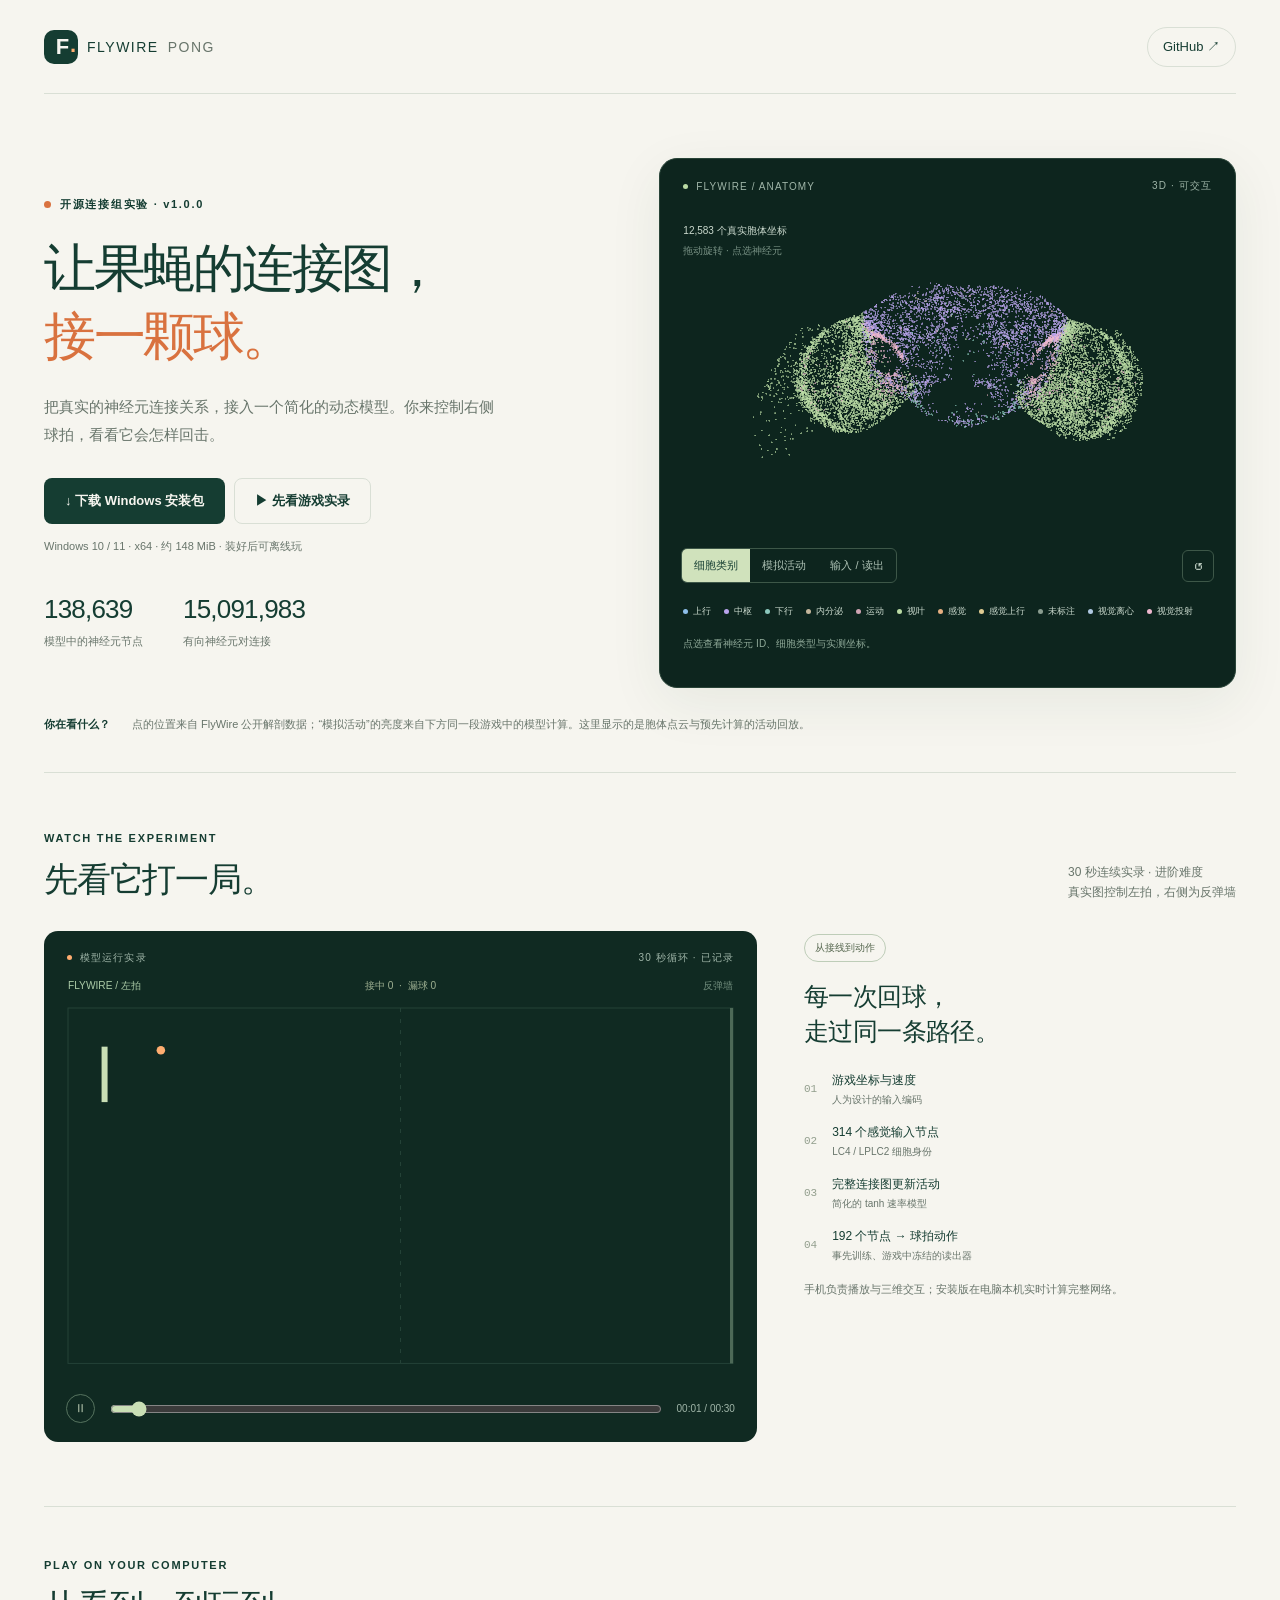
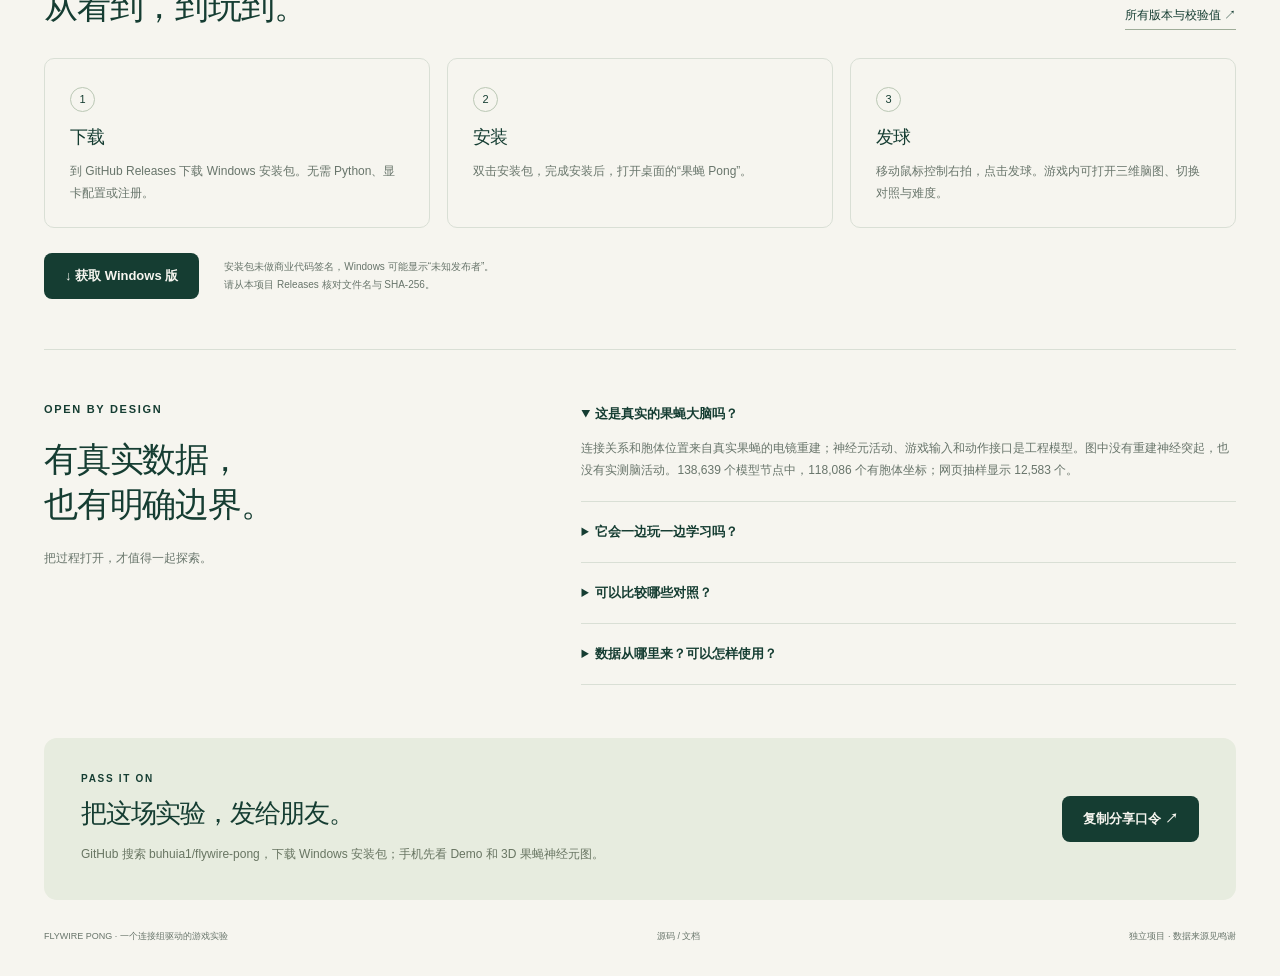
==== docs/index.html @ 5926b9b6 "Release FlyWire Pong with offline Windows installer support and mobile demo" ====
<!doctype html>
<html lang="zh-CN">
<head>
  <meta charset="utf-8"><meta name="viewport" content="width=device-width,initial-scale=1">
  <meta name="theme-color" content="#153d32">
  <title>FlyWire Pong · 把果蝇连接图接入一场游戏</title>
  <meta name="description" content="138,639 个神经元、15,091,983 条连接。手机看游戏实录与可旋转的真实胞体坐标，Windows 一键安装，离线挑战连接组驱动的球拍。">
  <meta property="og:title" content="FlyWire Pong · 和果蝇连接图打一局">
  <meta property="og:description" content="手机看 3D 神经元示意与游戏实录；Windows 下载即玩。一个透明、可复现的连接组游戏实验。">
  <meta property="og:image" content="https://buhuia1.github.io/flywire-pong/assets/social-preview.png">
  <meta property="og:url" content="https://buhuia1.github.io/flywire-pong/">
  <link rel="icon" href="icon.svg" type="image/svg+xml"><link rel="stylesheet" href="style.css">
</head>
<body>
<header class="nav wrap"><a class="brand" href="#"><span class="brand-mark">F<span>·</span></span> FLYWIRE <b>PONG</b></a><a class="github" href="https://github.com/buhuia1/flywire-pong" target="_blank" rel="noopener">GitHub ↗</a></header>
<main>
<section class="hero wrap">
  <div class="intro"><p class="eyebrow"><span></span> 开源连接组实验 · v1.0.0</p><h1>让果蝇的连接图，<br><em>接一颗球。</em></h1><p class="lede">把真实的神经元连接关系，接入一个简化的动态模型。你来控制右侧球拍，看看它会怎样回击。</p>
    <div class="actions"><a class="button primary download" href="https://github.com/buhuia1/flywire-pong/releases/latest/download/FlyWire-Pong-Setup-1.0.0-Windows-x64.exe">↓ 下载 Windows 安装包</a><a class="button light" href="#replay">▶ 先看游戏实录</a></div>
    <p class="small">Windows 10 / 11 · x64 · 约 148 MiB · 装好后可离线玩</p>
    <div class="metrics"><div><strong>138,639</strong><span>模型中的神经元节点</span></div><div><strong>15,091,983</strong><span>有向神经元对连接</span></div></div>
  </div>
  <div class="atlas-card" id="anatomy"><div class="panel-top"><span><i class="status-dot"></i> FLYWIRE / ANATOMY</span><span>3D · 可交互</span></div>
    <canvas id="brain" aria-label="可拖动旋转的果蝇神经元胞体点云；抽样显示 12,583 个实测位置" tabindex="0"></canvas>
    <div class="atlas-overlay"><span>12,583 个真实胞体坐标</span><small>拖动旋转 · 点选神经元</small></div>
    <div class="atlas-tools"><div class="segmented" role="group" aria-label="神经元着色方式"><button data-color="class" aria-pressed="true">细胞类别</button><button data-color="activity" aria-pressed="false">模拟活动</button><button data-color="ports" aria-pressed="false">输入 / 读出</button></div><button id="reset-view" class="icon-button" aria-label="重置三维视角">↺</button></div>
    <div id="legend" class="legend"></div><p id="selection" class="selection" aria-live="polite">正在读取实测胞体坐标…</p>
  </div>
</section>
<section class="caption wrap"><span class="caption-label">你在看什么？</span><p>点的位置来自 FlyWire 公开解剖数据；“模拟活动”的亮度来自下方同一段游戏中的模型计算。这里显示的是胞体点云与预先计算的活动回放。</p></section>
<section class="replay-section wrap" id="replay"><div class="section-heading"><div><p class="eyebrow">WATCH THE EXPERIMENT</p><h2>先看它打一局。</h2></div><p>30 秒连续实录 · 进阶难度<br>真实图控制左拍，右侧为反弹墙</p></div>
  <div class="replay-layout"><div class="game-card"><div class="panel-top"><span><i class="status-dot orange"></i> 模型运行实录</span><span id="replay-status">加载中…</span></div><canvas id="pong" aria-label="果蝇连接图控制左侧球拍的 Pong 游戏实录"></canvas><div class="playback"><button id="play" class="play-button" aria-label="暂停实录">Ⅱ</button><input id="timeline" type="range" min="0" max="29.95" step="0.05" value="0" aria-label="实录播放进度"><span id="timestamp">00:00 / 00:30</span></div></div>
  <div class="replay-note"><span class="pill">从接线到动作</span><h3>每一次回球，<br>走过同一条路径。</h3><ol class="pipeline"><li><b>01</b><span>游戏坐标与速度<small>人为设计的输入编码</small></span></li><li><b>02</b><span>314 个感觉输入节点<small>LC4 / LPLC2 细胞身份</small></span></li><li><b>03</b><span>完整连接图更新活动<small>简化的 tanh 速率模型</small></span></li><li><b>04</b><span>192 个节点 → 球拍动作<small>事先训练、游戏中冻结的读出器</small></span></li></ol><p class="muted">手机负责播放与三维交互；安装版在电脑本机实时计算完整网络。</p></div></div>
</section>
<section class="install wrap" id="install"><div class="section-heading"><div><p class="eyebrow">PLAY ON YOUR COMPUTER</p><h2>从看到，到玩到。</h2></div><a class="text-link" href="https://github.com/buhuia1/flywire-pong/releases/latest" target="_blank" rel="noopener">所有版本与校验值 ↗</a></div>
  <div class="steps"><article><span>1</span><h3>下载</h3><p>到 GitHub Releases 下载 Windows 安装包。无需 Python、显卡配置或注册。</p></article><article><span>2</span><h3>安装</h3><p>双击安装包，完成安装后，打开桌面的“果蝇 Pong”。</p></article><article><span>3</span><h3>发球</h3><p>移动鼠标控制右拍，点击发球。游戏内可打开三维脑图、切换对照与难度。</p></article></div>
  <div class="download-row"><a class="button primary download" href="https://github.com/buhuia1/flywire-pong/releases/latest/download/FlyWire-Pong-Setup-1.0.0-Windows-x64.exe">↓ 获取 Windows 版</a><p>安装包未做商业代码签名，Windows 可能显示“未知发布者”。<br>请从本项目 Releases 核对文件名与 SHA-256。</p></div>
</section>
<section class="context wrap"><div><p class="eyebrow">OPEN BY DESIGN</p><h2>有真实数据，<br>也有明确边界。</h2><p>把过程打开，才值得一起探索。</p></div><div class="details"><details open><summary>这是真实的果蝇大脑吗？</summary><p>连接关系和胞体位置来自真实果蝇的电镜重建；神经元活动、游戏输入和动作接口是工程模型。图中没有重建神经突起，也没有实测脑活动。138,639 个模型节点中，118,086 个有胞体坐标；网页抽样显示 12,583 个。</p></details><details><summary>它会一边玩一边学习吗？</summary><p>当前版本只在离线阶段，用跟球规则的示范训练外部线性读出器。玩游戏时，连接图与读出器都保持冻结。这个演示不等同于活体学习、意识实验或 DishBrain 湿实验复现。</p></details><details><summary>可以比较哪些对照？</summary><p>安装版包含真实连接图、人工重连图、直接读取游戏状态、随机读出、断连、关闭输入、随机动作、规则跟球与手动控制。当前基准没有证明真实果蝇拓扑优于所有简单对照。源码中保留训练方法、逐条件结果和验证记录。</p></details><details><summary>数据从哪里来？可以怎样使用？</summary><p>连接数据来自 Shiu 等人的 FlyWire v783 整理版本；坐标与注释来自 flywire_annotations。原创代码使用 MIT 许可；FlyWire 数据及其衍生图示按 CC BY-NC 4.0 供非商业研究与教育使用。</p><a href="https://github.com/buhuia1/flywire-pong/blob/main/THIRD_PARTY.md" target="_blank" rel="noopener">查看来源、论文与完整说明 ↗</a></details></div></section>
<section class="share wrap"><div><p class="eyebrow">PASS IT ON</p><h2>把这场实验，发给朋友。</h2><p id="share-text">GitHub 搜索 buhuia1/flywire-pong，下载 Windows 安装包；手机先看 Demo 和 3D 果蝇神经元图。</p></div><button class="button primary" id="share">复制分享口令 ↗</button><span id="copy-status" role="status"></span></section>
</main>
<footer class="wrap"><span>FLYWIRE PONG · 一个连接组驱动的游戏实验</span><a href="https://github.com/buhuia1/flywire-pong">源码 / 文档</a><span>独立项目 · 数据来源见鸣谢</span></footer>
<noscript><p class="wrap">开启 JavaScript 即可查看游戏实录与三维点云。Windows 安装包链接可直接使用。</p></noscript>
<script src="site.js"></script>
</body></html>
---- docs/style.css ----
@charset "UTF-8";
:root{--paper:#f6f5ef;--ink:#153d32;--muted:#68756b;--line:#d9dfd5;--orange:#d9723f;--dark:#0d251e;--mint:#c9dfb5}
*{box-sizing:border-box}html{scroll-behavior:smooth;scroll-padding-top:28px}body{margin:0;background:var(--paper);color:var(--ink);font-family:Inter,"Segoe UI","PingFang SC","Microsoft YaHei",sans-serif;-webkit-font-smoothing:antialiased}a{color:inherit;text-decoration:none}button,input{font:inherit}button,a,input{touch-action:manipulation}button,a{ -webkit-tap-highlight-color:transparent}button{cursor:pointer}button:focus-visible,a:focus-visible,input:focus-visible,canvas:focus-visible{outline:3px solid var(--orange);outline-offset:4px}.wrap{width:min(1240px,calc(100% - 88px));margin-inline:auto}.nav{height:94px;display:flex;align-items:center;justify-content:space-between;border-bottom:1px solid var(--line)}.brand{display:flex;align-items:center;gap:9px;letter-spacing:1.5px;font-size:14px}.brand b{font-weight:400;color:var(--muted)}.brand-mark{background:var(--ink);color:var(--paper);height:34px;width:34px;display:grid;place-content:center;border-radius:10px;font-size:22px;letter-spacing:-3px;position:relative;font-weight:700}.brand-mark span{position:absolute;right:5px;bottom:0;color:#ffad70}.github{font-size:13px;border:1px solid var(--line);padding:10px 15px;border-radius:99px}.hero{display:grid;grid-template-columns:1fr 1.02fr;gap:50px;align-items:center;padding-top:64px}.eyebrow{font-size:11px;font-weight:650;letter-spacing:1.7px;margin:0 0 22px;display:flex;align-items:center;gap:9px}.eyebrow>span{width:7px;height:7px;background:var(--orange);border-radius:50%}h1{font-weight:580;letter-spacing:-2.5px;font-size:clamp(34px,4.1vw,56px);line-height:1.28;margin:0 0 24px}h1 em{font-style:normal;color:var(--orange)}.lede{max-width:450px;font-size:15px;line-height:1.9;color:var(--muted);margin-bottom:28px}.actions{display:flex;gap:9px;flex-wrap:wrap}.button{min-height:46px;padding:13px 20px;display:inline-flex;justify-content:center;align-items:center;border-radius:8px;font-size:13px;font-weight:600;border:1px solid transparent;transition:background .18s,transform .18s}.button:hover{transform:translateY(-2px)}.primary{background:var(--ink);color:var(--paper)}.primary:hover{background:#285748}.light{border-color:var(--line);background:transparent;color:var(--ink)}.small{font-size:11px;color:var(--muted);line-height:1.7;margin:13px 0 0}.metrics{display:flex;gap:40px;margin-top:38px}.metrics div{display:flex;flex-direction:column;gap:9px}.metrics strong{font-size:26px;font-weight:500;font-variant-numeric:tabular-nums;letter-spacing:-.8px}.metrics span{font-size:11px;color:var(--muted)}.atlas-card{position:relative;background:var(--dark);color:#cbdace;border:1px solid #294438;border-radius:18px;overflow:hidden;box-shadow:0 15px 55px #23422b12}.panel-top{display:flex;justify-content:space-between;align-items:center;padding:20px 23px 0;font-size:10px;letter-spacing:1.1px;color:#9fb5a8;gap:10px}.panel-top>span:first-child{display:flex;align-items:center;gap:8px}.status-dot{display:inline-block;width:5px;height:5px;border-radius:50%;background:#badba4}.status-dot.orange{background:#ffad70}#brain{width:100%;height:355px;display:block;touch-action:none;cursor:grab}#brain:active{cursor:grabbing}.atlas-overlay{position:absolute;top:65px;left:23px;display:flex;flex-direction:column;gap:6px;pointer-events:none;font-size:10px}.atlas-overlay small{color:#789184;font-size:10px}.atlas-tools{padding:0 21px;display:flex;align-items:center;justify-content:space-between;gap:8px}.segmented{display:flex;border:1px solid #3d5748;border-radius:6px;overflow:hidden}.segmented button{color:#aec2b5;background:none;border:none;padding:9px 12px;font-size:11px}.segmented button[aria-pressed=true]{background:#d0e2bc;color:#153d32}.icon-button{background:none;color:#cbdace;border:1px solid #3d5748;border-radius:6px;font-size:18px;width:32px;height:32px}.legend{display:flex;flex-wrap:wrap;gap:8px 13px;padding:14px 23px 0;font-size:9px;line-height:1.7;min-height:43px}.legend span{display:flex;align-items:center;gap:5px}.legend i{width:5px;height:5px;border-radius:50%}.selection{padding:0 23px;margin:10px 0 19px;font-size:10px;line-height:1.6;min-height:32px;color:#8fa998;overflow-wrap:anywhere}.caption{display:flex;gap:22px;padding:27px 0 37px;border-bottom:1px solid var(--line);align-items:start}.caption-label{flex-shrink:0;font-size:11px;padding-top:2px;font-weight:600}.caption p{margin:0;color:var(--muted);font-size:11px;line-height:1.8;max-width:920px}.section-heading{display:flex;justify-content:space-between;align-items:end;gap:30px;margin-bottom:28px}.section-heading .eyebrow{margin-bottom:13px}.section-heading p:not(.eyebrow){font-size:12px;line-height:1.7;color:var(--muted);margin:0}h2{font-size:34px;font-weight:550;letter-spacing:-1.2px;margin:0;line-height:1.35}.replay-section{padding:59px 0 64px}.replay-layout{display:grid;grid-template-columns:1.65fr 1fr;gap:47px}.game-card{background:#102a22;border-radius:14px;color:#cbdace;align-self:start;overflow:hidden}.game-card .panel-top{padding-top:20px}#pong{width:100%;height:auto;aspect-ratio:1.7;display:block}.playback{display:flex;align-items:center;gap:13px;padding:10px 22px 19px}.play-button{background:transparent;border:1px solid #56735f;border-radius:50%;color:#dae9ce;width:29px;height:29px;flex-shrink:0;font-size:11px}.playback input{width:100%;accent-color:#c9dfb5;cursor:pointer}.playback span{font-size:10px;white-space:nowrap;font-variant-numeric:tabular-nums;color:#9fb5a8}.pill{display:inline-block;border:1px solid #becdb8;border-radius:99px;padding:6px 10px;font-size:10px;color:#56674f}.replay-note{padding-top:3px}h3{font-size:25px;line-height:1.4;font-weight:550;letter-spacing:-.6px;margin:17px 0}.pipeline{padding:0;margin:23px 0 15px;list-style:none}.pipeline li{display:flex;align-items:center;gap:15px;margin-bottom:17px}.pipeline b{font-family:monospace;font-size:11px;color:#939f8e;font-weight:400}.pipeline span{font-size:12px}.pipeline small{display:block;margin-top:4px;color:var(--muted);font-size:10px}.muted{color:var(--muted);font-size:11px;line-height:1.8}.install{border-top:1px solid var(--line);padding-top:52px;padding-bottom:50px}.text-link{font-size:12px;border-bottom:1px solid #9fad99;padding-bottom:5px}.steps{display:grid;grid-template-columns:repeat(3,1fr);gap:17px}.steps article{position:relative;padding:28px 25px 22px;border:1px solid var(--line);border-radius:10px}.steps article>span{display:grid;place-content:center;width:25px;height:25px;border:1px solid #bbc8b5;border-radius:50%;font-size:11px}.steps h3{font-size:18px;margin:13px 0 10px}.steps p{font-size:12px;line-height:1.85;color:var(--muted);margin:0}.download-row{display:flex;align-items:center;gap:25px;margin-top:25px}.download-row p{font-size:10px;line-height:1.8;color:var(--muted);margin:0}.context{display:grid;grid-template-columns:1fr 1.4fr;gap:70px;border-top:1px solid var(--line);padding:53px 0}.context>div>p:last-child{font-size:12px;color:var(--muted);margin-top:22px}.details details{border-bottom:1px solid var(--line);padding:19px 0}.details details:first-child{padding-top:0}.details summary{font-size:13px;font-weight:600;cursor:pointer;line-height:1.7}.details p{font-size:12px;line-height:1.9;color:var(--muted);margin-bottom:0}.details a{font-size:11px;text-decoration:underline;display:inline-block;margin-top:12px}.share{background:#e7ecdf;border-radius:13px;padding:35px 37px;display:flex;align-items:center;justify-content:space-between;gap:25px;position:relative}.share h2{font-size:26px}.share .eyebrow{font-size:10px;margin-bottom:12px}.share p:last-child{font-size:12px;line-height:1.8;max-width:650px;color:#687562;margin-bottom:0}.share .button{flex-shrink:0}#copy-status{position:absolute;bottom:10px;right:38px;font-size:10px;color:var(--ink)}footer{display:flex;justify-content:space-between;align-items:center;gap:16px;padding:30px 0 33px;font-size:9px;color:var(--muted)}
@media(min-width:1500px){.hero{padding-top:75px}#brain{height:375px}}
@media(max-width:1050px){.wrap{width:calc(100% - 48px)}.hero{gap:26px}.actions{gap:8px}.button{padding-inline:14px}.metrics{gap:25px}.metrics strong{font-size:23px}.replay-layout{gap:30px}.context{gap:40px}.segmented button{padding-inline:10px}}
@media(max-width:760px){.wrap{width:calc(100% - 36px)}.nav{height:72px}.brand{font-size:11px}.github{padding:8px 12px;font-size:11px}.hero{grid-template-columns:1fr;padding-top:35px;gap:29px}.eyebrow{font-size:10px;letter-spacing:1.4px;margin-bottom:17px}h1{font-size:41px;letter-spacing:-2px;margin-bottom:18px}.lede{font-size:13px;line-height:1.85;max-width:460px;margin-bottom:21px}.button{font-size:12px;padding:13px 14px}.small{font-size:10px}.metrics{margin-top:25px;gap:35px}.metrics strong{font-size:24px}.metrics span{font-size:10px}.atlas-card{border-radius:13px}#brain{height:310px}.panel-top{padding:18px 18px 0;font-size:9px}.atlas-overlay{left:18px;top:58px}.atlas-tools{padding:0 16px}.legend{padding:12px 18px 0;gap:6px 11px}.selection{padding:0 18px;font-size:9px;min-height:28px;margin-bottom:15px}.caption{display:block;padding:19px 0 26px}.caption-label{display:block;margin-bottom:7px}.caption p{font-size:10px}.section-heading{align-items:start;gap:20px;margin-bottom:22px}.section-heading h2{font-size:29px}.section-heading p:not(.eyebrow){font-size:10px;max-width:145px;padding-top:25px}.replay-section{padding:34px 0 35px}.replay-layout{grid-template-columns:1fr;gap:27px}.playback{padding:8px 16px 15px}.replay-note{display:grid;grid-template-columns:1fr 1.5fr;column-gap:20px;align-items:start}.replay-note .pill{justify-self:start}.replay-note h3{grid-column:1;font-size:22px;grid-row:2;margin:0}.pipeline{grid-column:2;grid-row:1/4;margin:0}.pipeline li{gap:11px;margin-bottom:15px}.pipeline span{font-size:11px}.pipeline small{font-size:9px;line-height:1.5}.replay-note .muted{grid-column:1/-1;margin:0}.install{padding:33px 0}.install .section-heading{display:block}.text-link{display:inline-block;font-size:10px;margin-top:14px}.steps{grid-template-columns:1fr;gap:10px}.steps article{padding:18px 19px;display:grid;grid-template-columns:25px 1fr;column-gap:15px}.steps h3{margin:1px 0 7px;font-size:16px}.steps p{grid-column:2;font-size:11px}.download-row{display:block;margin-top:20px}.download-row p{margin-top:13px;font-size:9px}.context{grid-template-columns:1fr;gap:20px;padding:32px 0}.context h2{font-size:28px}.context>div>p:last-child{margin-top:12px}.details details{padding:15px 0}.details summary{font-size:12px}.details p{font-size:11px}.share{display:block;padding:27px 23px}.share h2{font-size:25px}.share .button{margin-top:21px}.share p:last-child{font-size:11px}.share #copy-status{right:23px;bottom:11px}footer{font-size:9px;flex-wrap:wrap;justify-content:start;gap:11px 20px;line-height:1.5;padding-top:22px}}
@media(max-width:760px){.replay-section .section-heading{display:block}.replay-section .section-heading p:not(.eyebrow){padding-top:11px;max-width:none}.replay-note{display:block}.replay-note h3{font-size:23px;margin:13px 0 22px}.replay-note h3 br{display:none}.pipeline{display:grid;grid-template-columns:1fr 1fr;gap:20px 12px}.pipeline li{margin:0;align-items:start}.pipeline b{padding-top:2px}.replay-note .muted{margin-top:18px}}
@media(prefers-reduced-motion:reduce){html{scroll-behavior:auto}*{transition:none!important}}
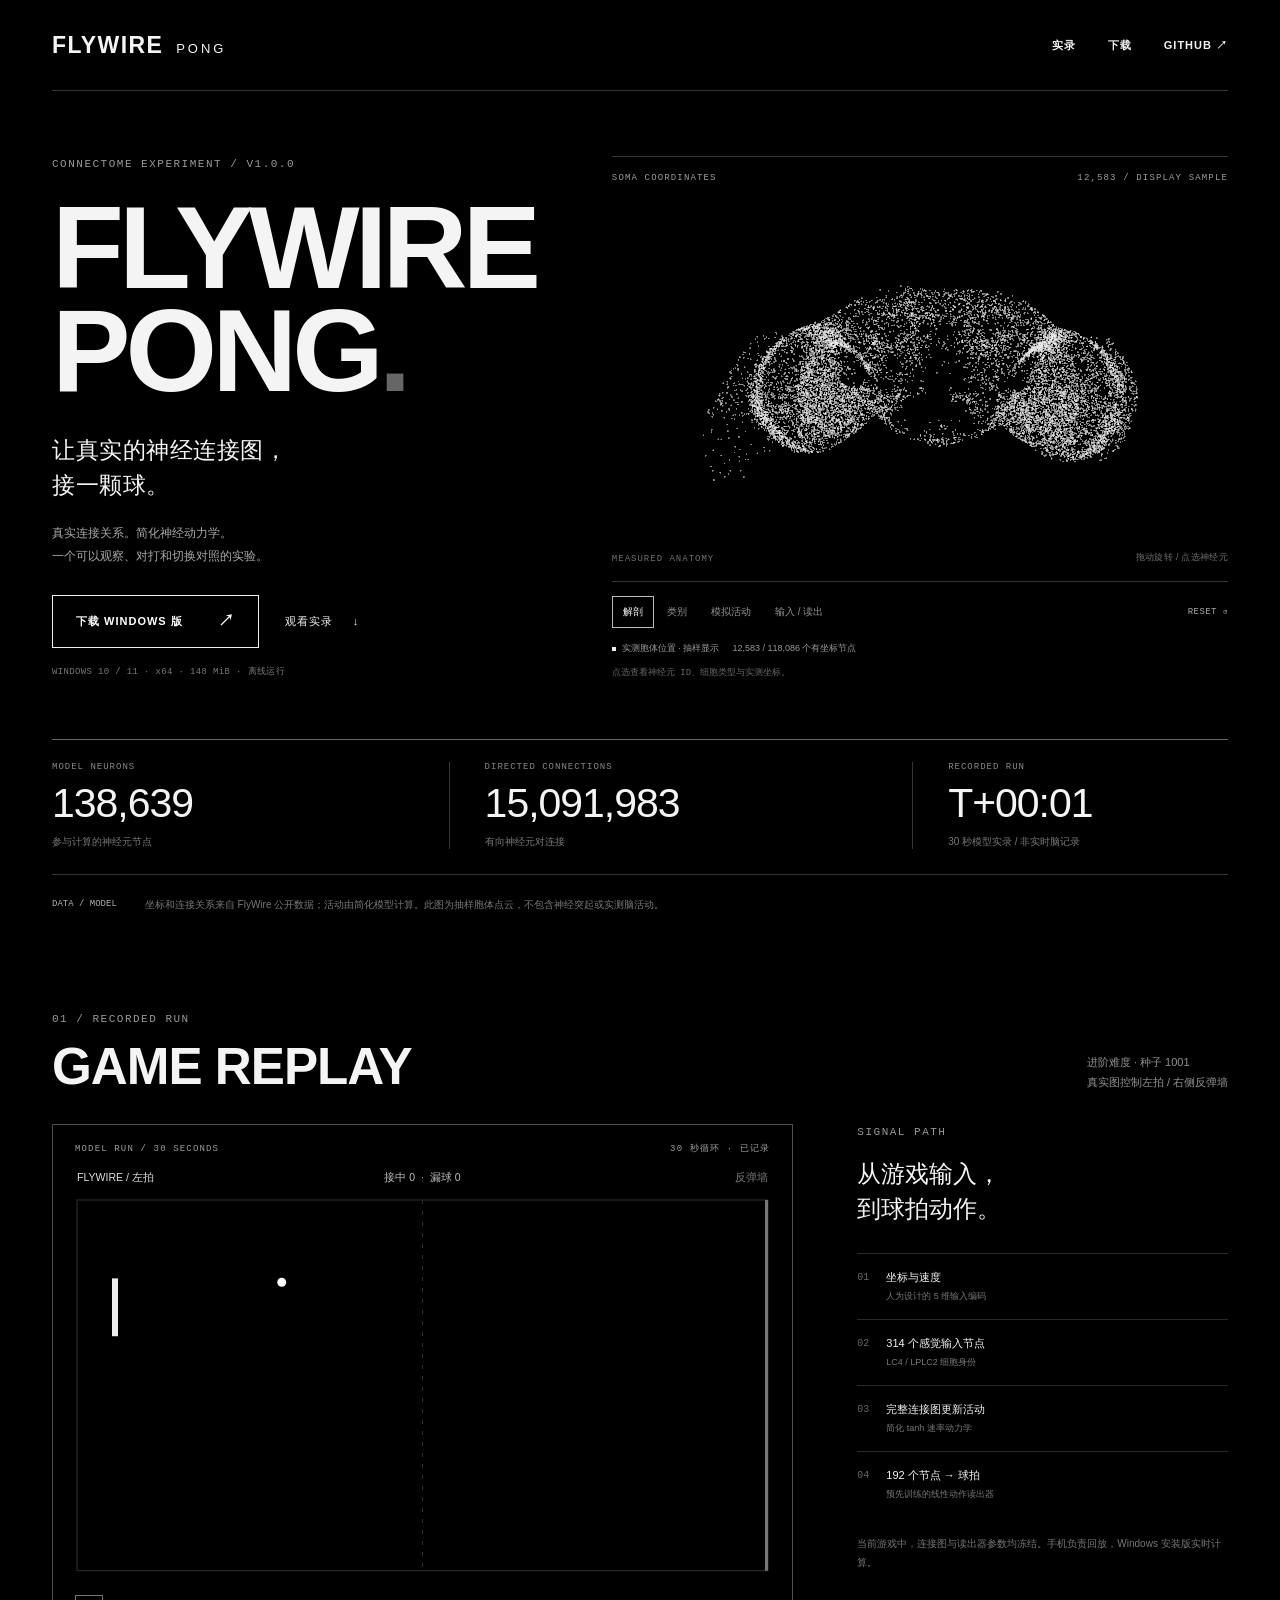
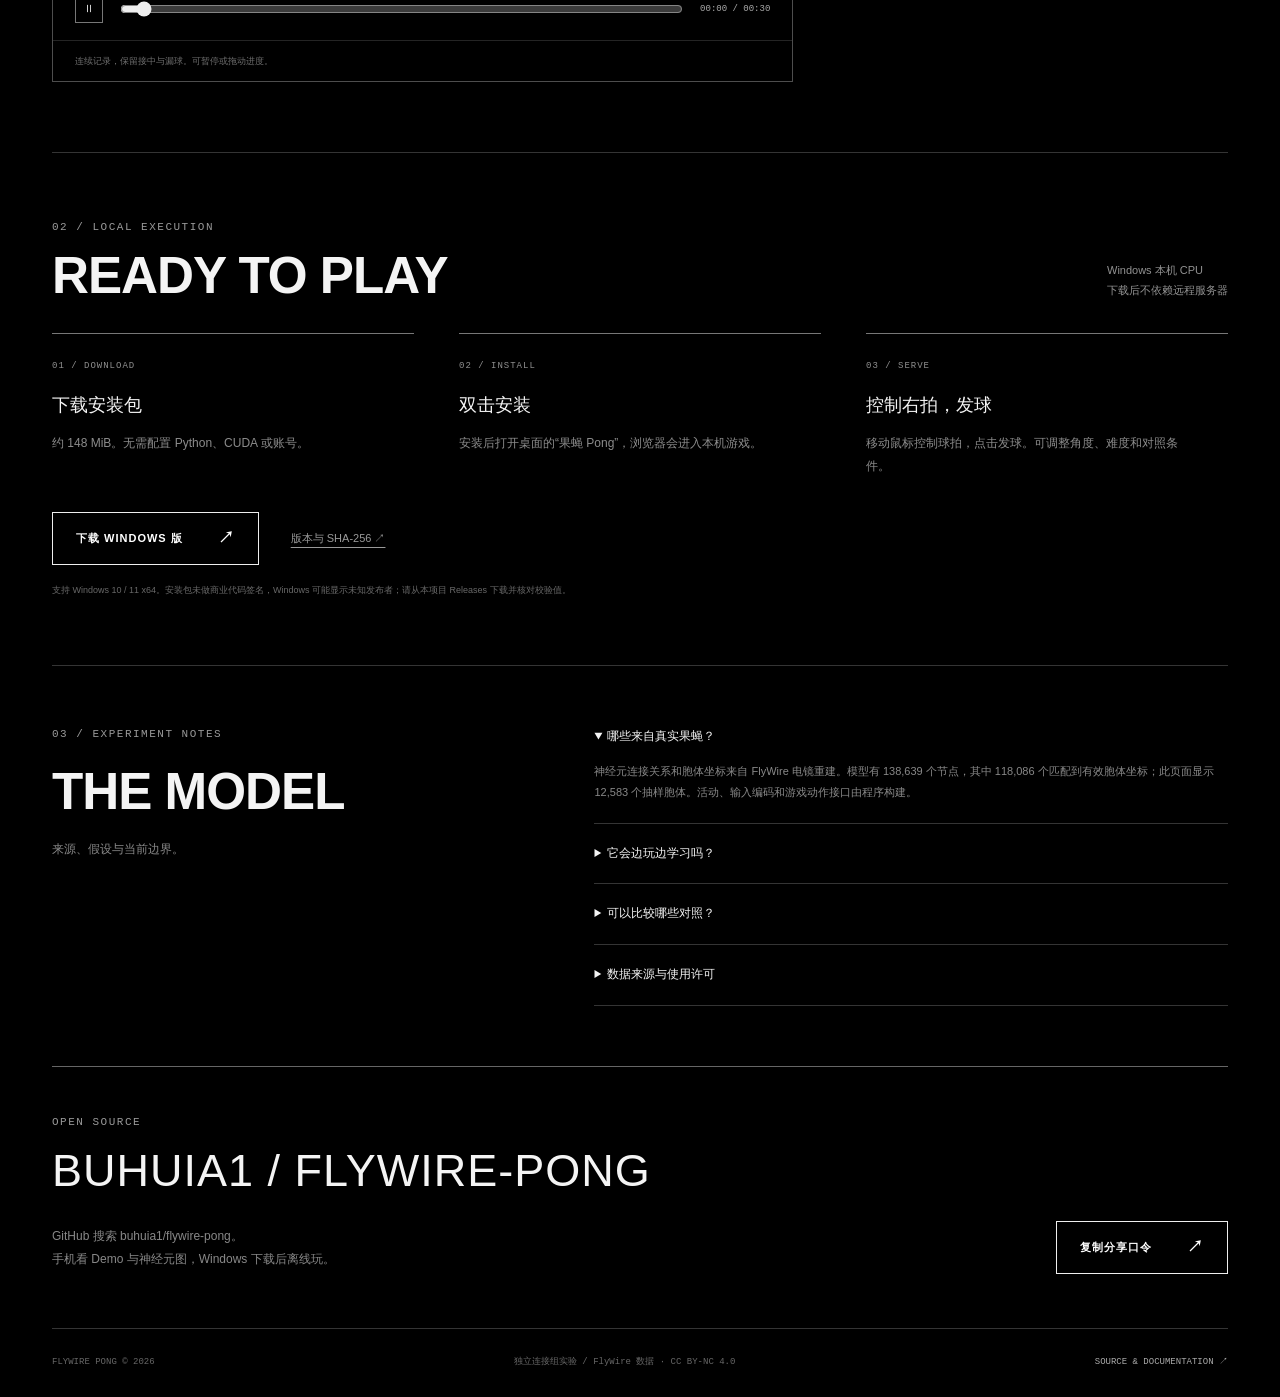
==== commit 595ad336: "Redesign public demo with monochrome launch presentation" ====
--- a/docs/index.html
+++ b/docs/index.html
@@ -1,45 +1,33 @@
 <!doctype html>
 <html lang="zh-CN">
 <head>
-  <meta charset="utf-8"><meta name="viewport" content="width=device-width,initial-scale=1">
-  <meta name="theme-color" content="#153d32">
-  <title>FlyWire Pong · 把果蝇连接图接入一场游戏</title>
-  <meta name="description" content="138,639 个神经元、15,091,983 条连接。手机看游戏实录与可旋转的真实胞体坐标，Windows 一键安装，离线挑战连接组驱动的球拍。">
-  <meta property="og:title" content="FlyWire Pong · 和果蝇连接图打一局">
-  <meta property="og:description" content="手机看 3D 神经元示意与游戏实录；Windows 下载即玩。一个透明、可复现的连接组游戏实验。">
-  <meta property="og:image" content="https://buhuia1.github.io/flywire-pong/assets/social-preview.png">
-  <meta property="og:url" content="https://buhuia1.github.io/flywire-pong/">
-  <link rel="icon" href="icon.svg" type="image/svg+xml"><link rel="stylesheet" href="style.css">
+<meta charset="utf-8"><meta name="viewport" content="width=device-width,initial-scale=1"><meta name="theme-color" content="#000000">
+<title>FLYWIRE PONG · 连接组游戏实验</title>
+<meta name="description" content="138,639 个神经元节点，15,091,983 条有向连接。手机观看真实模型实录、探索三维胞体坐标，Windows 下载后离线对打。">
+<meta property="og:title" content="FLYWIRE PONG · 让连接图接一颗球"><meta property="og:description" content="一个可以亲手玩的连接组实验。手机看 3D 神经元图与游戏实录，Windows 离线安装。">
+<meta property="og:image" content="https://buhuia1.github.io/flywire-pong/assets/social-preview.png?v=2"><meta property="og:url" content="https://buhuia1.github.io/flywire-pong/">
+<link rel="icon" href="icon.svg?v=2" type="image/svg+xml"><link rel="stylesheet" href="style.css?v=2">
 </head>
 <body>
-<header class="nav wrap"><a class="brand" href="#"><span class="brand-mark">F<span>·</span></span> FLYWIRE <b>PONG</b></a><a class="github" href="https://github.com/buhuia1/flywire-pong" target="_blank" rel="noopener">GitHub ↗</a></header>
+<header class="nav wrap"><a class="brand" href="#" aria-label="FLYWIRE PONG 首页">FLYWIRE<span>PONG</span></a><nav aria-label="主导航"><a href="#replay">实录</a><a href="#install">下载</a><a href="https://github.com/buhuia1/flywire-pong" target="_blank" rel="noopener">GITHUB ↗</a></nav></header>
 <main>
-<section class="hero wrap">
-  <div class="intro"><p class="eyebrow"><span></span> 开源连接组实验 · v1.0.0</p><h1>让果蝇的连接图，<br><em>接一颗球。</em></h1><p class="lede">把真实的神经元连接关系，接入一个简化的动态模型。你来控制右侧球拍，看看它会怎样回击。</p>
-    <div class="actions"><a class="button primary download" href="https://github.com/buhuia1/flywire-pong/releases/latest/download/FlyWire-Pong-Setup-1.0.0-Windows-x64.exe">↓ 下载 Windows 安装包</a><a class="button light" href="#replay">▶ 先看游戏实录</a></div>
-    <p class="small">Windows 10 / 11 · x64 · 约 148 MiB · 装好后可离线玩</p>
-    <div class="metrics"><div><strong>138,639</strong><span>模型中的神经元节点</span></div><div><strong>15,091,983</strong><span>有向神经元对连接</span></div></div>
-  </div>
-  <div class="atlas-card" id="anatomy"><div class="panel-top"><span><i class="status-dot"></i> FLYWIRE / ANATOMY</span><span>3D · 可交互</span></div>
-    <canvas id="brain" aria-label="可拖动旋转的果蝇神经元胞体点云；抽样显示 12,583 个实测位置" tabindex="0"></canvas>
-    <div class="atlas-overlay"><span>12,583 个真实胞体坐标</span><small>拖动旋转 · 点选神经元</small></div>
-    <div class="atlas-tools"><div class="segmented" role="group" aria-label="神经元着色方式"><button data-color="class" aria-pressed="true">细胞类别</button><button data-color="activity" aria-pressed="false">模拟活动</button><button data-color="ports" aria-pressed="false">输入 / 读出</button></div><button id="reset-view" class="icon-button" aria-label="重置三维视角">↺</button></div>
-    <div id="legend" class="legend"></div><p id="selection" class="selection" aria-live="polite">正在读取实测胞体坐标…</p>
-  </div>
+<section class="hero wrap" aria-labelledby="hero-title">
+ <div class="hero-copy"><p class="eyebrow">CONNECTOME EXPERIMENT / V1.0.0</p><h1 id="hero-title">FLYWIRE<br>PONG<span>.</span></h1><h2 class="hero-subtitle">让真实的神经连接图，<br>接一颗球。</h2><p class="hero-description">真实连接关系。简化神经动力学。<br>一个可以观察、对打和切换对照的实验。</p><div class="actions"><a class="button primary download" href="https://github.com/buhuia1/flywire-pong/releases/latest/download/FlyWire-Pong-Setup-1.0.0-Windows-x64.exe">下载 WINDOWS 版 <span>↗</span></a><a class="watch-link" href="#replay">观看实录 <span>↓</span></a></div><p class="requirements">WINDOWS 10 / 11 · x64 · 148 MiB · 离线运行</p></div>
+ <div class="atlas" id="anatomy"><div class="panel-top"><span>SOMA COORDINATES</span><span>12,583 / DISPLAY SAMPLE</span></div><div class="brain-stage"><canvas id="brain" aria-label="可拖动旋转的果蝇胞体点云，显示 12,583 个实测位置" tabindex="0"></canvas><span class="view-label">MEASURED ANATOMY</span><span class="drag-label">拖动旋转 / 点选神经元</span></div><div class="atlas-tools"><div class="segmented" role="group" aria-label="神经元着色方式"><button data-color="anatomy" aria-pressed="true">解剖</button><button data-color="class" aria-pressed="false">类别</button><button data-color="activity" aria-pressed="false">模拟活动</button><button data-color="ports" aria-pressed="false">输入 / 读出</button></div><button id="reset-view" class="reset-button" aria-label="重置三维视角">RESET ↺</button></div><div id="legend" class="legend"></div><p id="selection" class="selection" aria-live="polite">载入实测胞体坐标…</p></div>
+ <div class="telemetry"><div><span>MODEL NEURONS</span><strong>138,639</strong><small>参与计算的神经元节点</small></div><div><span>DIRECTED CONNECTIONS</span><strong>15,091,983</strong><small>有向神经元对连接</small></div><div class="time-metric"><span>RECORDED RUN</span><strong id="mission-clock">T+00:00</strong><small>30 秒模型实录 / 非实时脑记录</small></div></div>
 </section>
-<section class="caption wrap"><span class="caption-label">你在看什么？</span><p>点的位置来自 FlyWire 公开解剖数据；“模拟活动”的亮度来自下方同一段游戏中的模型计算。这里显示的是胞体点云与预先计算的活动回放。</p></section>
-<section class="replay-section wrap" id="replay"><div class="section-heading"><div><p class="eyebrow">WATCH THE EXPERIMENT</p><h2>先看它打一局。</h2></div><p>30 秒连续实录 · 进阶难度<br>真实图控制左拍，右侧为反弹墙</p></div>
-  <div class="replay-layout"><div class="game-card"><div class="panel-top"><span><i class="status-dot orange"></i> 模型运行实录</span><span id="replay-status">加载中…</span></div><canvas id="pong" aria-label="果蝇连接图控制左侧球拍的 Pong 游戏实录"></canvas><div class="playback"><button id="play" class="play-button" aria-label="暂停实录">Ⅱ</button><input id="timeline" type="range" min="0" max="29.95" step="0.05" value="0" aria-label="实录播放进度"><span id="timestamp">00:00 / 00:30</span></div></div>
-  <div class="replay-note"><span class="pill">从接线到动作</span><h3>每一次回球，<br>走过同一条路径。</h3><ol class="pipeline"><li><b>01</b><span>游戏坐标与速度<small>人为设计的输入编码</small></span></li><li><b>02</b><span>314 个感觉输入节点<small>LC4 / LPLC2 细胞身份</small></span></li><li><b>03</b><span>完整连接图更新活动<small>简化的 tanh 速率模型</small></span></li><li><b>04</b><span>192 个节点 → 球拍动作<small>事先训练、游戏中冻结的读出器</small></span></li></ol><p class="muted">手机负责播放与三维交互；安装版在电脑本机实时计算完整网络。</p></div></div>
+<div class="scope-line wrap"><span>DATA / MODEL</span><p>坐标和连接关系来自 FlyWire 公开数据；活动由简化模型计算。此图为抽样胞体点云，不包含神经突起或实测脑活动。</p></div>
+<section class="replay-section wrap" id="replay"><div class="section-heading"><div><p class="eyebrow">01 / RECORDED RUN</p><h2>GAME REPLAY</h2></div><p>进阶难度 · 种子 1001<br>真实图控制左拍 / 右侧反弹墙</p></div>
+ <div class="replay-layout"><div class="game-card"><div class="panel-top"><span>MODEL RUN / 30 SECONDS</span><span id="replay-status">载入实录…</span></div><canvas id="pong" aria-label="果蝇连接图控制左侧球拍的真实模型运行实录"></canvas><div class="playback"><button id="play" class="play-button" aria-label="暂停实录">Ⅱ</button><input id="timeline" type="range" min="0" max="29.95" step="0.05" value="0" aria-label="实录播放进度"><span id="timestamp">00:00 / 00:30</span></div><p class="record-caption">连续记录，保留接中与漏球。可暂停或拖动进度。</p></div>
+ <aside class="run-details"><p class="eyebrow">SIGNAL PATH</p><h3>从游戏输入，<br>到球拍动作。</h3><ol class="pipeline"><li><b>01</b><span>坐标与速度<small>人为设计的 5 维输入编码</small></span></li><li><b>02</b><span>314 个感觉输入节点<small>LC4 / LPLC2 细胞身份</small></span></li><li><b>03</b><span>完整连接图更新活动<small>简化 tanh 速率动力学</small></span></li><li><b>04</b><span>192 个节点 → 球拍<small>预先训练的线性动作读出器</small></span></li></ol><p class="technical-note">当前游戏中，连接图与读出器参数均冻结。手机负责回放，Windows 安装版实时计算。</p></aside></div>
 </section>
-<section class="install wrap" id="install"><div class="section-heading"><div><p class="eyebrow">PLAY ON YOUR COMPUTER</p><h2>从看到，到玩到。</h2></div><a class="text-link" href="https://github.com/buhuia1/flywire-pong/releases/latest" target="_blank" rel="noopener">所有版本与校验值 ↗</a></div>
-  <div class="steps"><article><span>1</span><h3>下载</h3><p>到 GitHub Releases 下载 Windows 安装包。无需 Python、显卡配置或注册。</p></article><article><span>2</span><h3>安装</h3><p>双击安装包，完成安装后，打开桌面的“果蝇 Pong”。</p></article><article><span>3</span><h3>发球</h3><p>移动鼠标控制右拍，点击发球。游戏内可打开三维脑图、切换对照与难度。</p></article></div>
-  <div class="download-row"><a class="button primary download" href="https://github.com/buhuia1/flywire-pong/releases/latest/download/FlyWire-Pong-Setup-1.0.0-Windows-x64.exe">↓ 获取 Windows 版</a><p>安装包未做商业代码签名，Windows 可能显示“未知发布者”。<br>请从本项目 Releases 核对文件名与 SHA-256。</p></div>
+<section class="install wrap" id="install"><div class="section-heading"><div><p class="eyebrow">02 / LOCAL EXECUTION</p><h2>READY TO PLAY</h2></div><p>Windows 本机 CPU<br>下载后不依赖远程服务器</p></div>
+ <div class="steps"><article><span>01 / DOWNLOAD</span><h3>下载安装包</h3><p>约 148 MiB。无需配置 Python、CUDA 或账号。</p></article><article><span>02 / INSTALL</span><h3>双击安装</h3><p>安装后打开桌面的“果蝇 Pong”，浏览器会进入本机游戏。</p></article><article><span>03 / SERVE</span><h3>控制右拍，发球</h3><p>移动鼠标控制球拍，点击发球。可调整角度、难度和对照条件。</p></article></div>
+ <div class="download-row"><a class="button primary download" href="https://github.com/buhuia1/flywire-pong/releases/latest/download/FlyWire-Pong-Setup-1.0.0-Windows-x64.exe">下载 WINDOWS 版 <span>↗</span></a><a class="text-link" href="https://github.com/buhuia1/flywire-pong/releases/latest" target="_blank" rel="noopener">版本与 SHA-256 ↗</a></div><p class="installer-note">支持 Windows 10 / 11 x64。安装包未做商业代码签名，Windows 可能显示未知发布者；请从本项目 Releases 下载并核对校验值。</p>
 </section>
-<section class="context wrap"><div><p class="eyebrow">OPEN BY DESIGN</p><h2>有真实数据，<br>也有明确边界。</h2><p>把过程打开，才值得一起探索。</p></div><div class="details"><details open><summary>这是真实的果蝇大脑吗？</summary><p>连接关系和胞体位置来自真实果蝇的电镜重建；神经元活动、游戏输入和动作接口是工程模型。图中没有重建神经突起，也没有实测脑活动。138,639 个模型节点中，118,086 个有胞体坐标；网页抽样显示 12,583 个。</p></details><details><summary>它会一边玩一边学习吗？</summary><p>当前版本只在离线阶段，用跟球规则的示范训练外部线性读出器。玩游戏时，连接图与读出器都保持冻结。这个演示不等同于活体学习、意识实验或 DishBrain 湿实验复现。</p></details><details><summary>可以比较哪些对照？</summary><p>安装版包含真实连接图、人工重连图、直接读取游戏状态、随机读出、断连、关闭输入、随机动作、规则跟球与手动控制。当前基准没有证明真实果蝇拓扑优于所有简单对照。源码中保留训练方法、逐条件结果和验证记录。</p></details><details><summary>数据从哪里来？可以怎样使用？</summary><p>连接数据来自 Shiu 等人的 FlyWire v783 整理版本；坐标与注释来自 flywire_annotations。原创代码使用 MIT 许可；FlyWire 数据及其衍生图示按 CC BY-NC 4.0 供非商业研究与教育使用。</p><a href="https://github.com/buhuia1/flywire-pong/blob/main/THIRD_PARTY.md" target="_blank" rel="noopener">查看来源、论文与完整说明 ↗</a></details></div></section>
-<section class="share wrap"><div><p class="eyebrow">PASS IT ON</p><h2>把这场实验，发给朋友。</h2><p id="share-text">GitHub 搜索 buhuia1/flywire-pong，下载 Windows 安装包；手机先看 Demo 和 3D 果蝇神经元图。</p></div><button class="button primary" id="share">复制分享口令 ↗</button><span id="copy-status" role="status"></span></section>
+<section class="context wrap"><div><p class="eyebrow">03 / EXPERIMENT NOTES</p><h2>THE MODEL</h2><p>来源、假设与当前边界。</p></div><div class="details"><details open><summary>哪些来自真实果蝇？</summary><p>神经元连接关系和胞体坐标来自 FlyWire 电镜重建。模型有 138,639 个节点，其中 118,086 个匹配到有效胞体坐标；此页面显示 12,583 个抽样胞体。活动、输入编码和游戏动作接口由程序构建。</p></details><details><summary>它会边玩边学习吗？</summary><p>当前版本提前使用规则跟球示范，训练外部线性读出器；游戏中所有参数冻结。它不等同于活体学习、意识实验或 DishBrain 湿实验复现。</p></details><details><summary>可以比较哪些对照？</summary><p>安装版包含真实图、人工重连图、直接游戏状态、随机读出、断连、关闭输入、随机动作、规则跟球和手动控制。当前结果没有证明真实果蝇拓扑优于简单对照。逐条件结果与设置保存在仓库中。</p></details><details><summary>数据来源与使用许可</summary><p>连接数据来自 Shiu 等人的 FlyWire v783 整理版本，坐标来自 flywire_annotations。原创代码 MIT；FlyWire 数据及衍生展示按 CC BY-NC 4.0 供非商业研究与教育使用。</p><a href="https://github.com/buhuia1/flywire-pong/blob/main/THIRD_PARTY.md" target="_blank" rel="noopener">完整来源与论文 ↗</a></details></div></section>
+<section class="share wrap"><p class="eyebrow">OPEN SOURCE</p><h2>BUHUIA1 / FLYWIRE-PONG</h2><div class="share-row"><p id="share-text">GitHub 搜索 buhuia1/flywire-pong。<br>手机看 Demo 与神经元图，Windows 下载后离线玩。</p><button class="button" id="share">复制分享口令 <span>↗</span></button></div><span id="copy-status" role="status"></span></section>
 </main>
-<footer class="wrap"><span>FLYWIRE PONG · 一个连接组驱动的游戏实验</span><a href="https://github.com/buhuia1/flywire-pong">源码 / 文档</a><span>独立项目 · 数据来源见鸣谢</span></footer>
-<noscript><p class="wrap">开启 JavaScript 即可查看游戏实录与三维点云。Windows 安装包链接可直接使用。</p></noscript>
-<script src="site.js"></script>
+<footer class="wrap"><span>FLYWIRE PONG © 2026</span><span>独立连接组实验 / FlyWire 数据 · CC BY-NC 4.0</span><a href="https://github.com/buhuia1/flywire-pong">SOURCE & DOCUMENTATION ↗</a></footer>
+<noscript><p class="wrap">开启 JavaScript 可查看三维点云和实录。安装包下载链接可以直接使用。</p></noscript><script src="site.js?v=2"></script>
 </body></html>
--- a/docs/style.css
+++ b/docs/style.css
@@ -1,8 +1,16 @@
 @charset "UTF-8";
-:root{--paper:#f6f5ef;--ink:#153d32;--muted:#68756b;--line:#d9dfd5;--orange:#d9723f;--dark:#0d251e;--mint:#c9dfb5}
-*{box-sizing:border-box}html{scroll-behavior:smooth;scroll-padding-top:28px}body{margin:0;background:var(--paper);color:var(--ink);font-family:Inter,"Segoe UI","PingFang SC","Microsoft YaHei",sans-serif;-webkit-font-smoothing:antialiased}a{color:inherit;text-decoration:none}button,input{font:inherit}button,a,input{touch-action:manipulation}button,a{ -webkit-tap-highlight-color:transparent}button{cursor:pointer}button:focus-visible,a:focus-visible,input:focus-visible,canvas:focus-visible{outline:3px solid var(--orange);outline-offset:4px}.wrap{width:min(1240px,calc(100% - 88px));margin-inline:auto}.nav{height:94px;display:flex;align-items:center;justify-content:space-between;border-bottom:1px solid var(--line)}.brand{display:flex;align-items:center;gap:9px;letter-spacing:1.5px;font-size:14px}.brand b{font-weight:400;color:var(--muted)}.brand-mark{background:var(--ink);color:var(--paper);height:34px;width:34px;display:grid;place-content:center;border-radius:10px;font-size:22px;letter-spacing:-3px;position:relative;font-weight:700}.brand-mark span{position:absolute;right:5px;bottom:0;color:#ffad70}.github{font-size:13px;border:1px solid var(--line);padding:10px 15px;border-radius:99px}.hero{display:grid;grid-template-columns:1fr 1.02fr;gap:50px;align-items:center;padding-top:64px}.eyebrow{font-size:11px;font-weight:650;letter-spacing:1.7px;margin:0 0 22px;display:flex;align-items:center;gap:9px}.eyebrow>span{width:7px;height:7px;background:var(--orange);border-radius:50%}h1{font-weight:580;letter-spacing:-2.5px;font-size:clamp(34px,4.1vw,56px);line-height:1.28;margin:0 0 24px}h1 em{font-style:normal;color:var(--orange)}.lede{max-width:450px;font-size:15px;line-height:1.9;color:var(--muted);margin-bottom:28px}.actions{display:flex;gap:9px;flex-wrap:wrap}.button{min-height:46px;padding:13px 20px;display:inline-flex;justify-content:center;align-items:center;border-radius:8px;font-size:13px;font-weight:600;border:1px solid transparent;transition:background .18s,transform .18s}.button:hover{transform:translateY(-2px)}.primary{background:var(--ink);color:var(--paper)}.primary:hover{background:#285748}.light{border-color:var(--line);background:transparent;color:var(--ink)}.small{font-size:11px;color:var(--muted);line-height:1.7;margin:13px 0 0}.metrics{display:flex;gap:40px;margin-top:38px}.metrics div{display:flex;flex-direction:column;gap:9px}.metrics strong{font-size:26px;font-weight:500;font-variant-numeric:tabular-nums;letter-spacing:-.8px}.metrics span{font-size:11px;color:var(--muted)}.atlas-card{position:relative;background:var(--dark);color:#cbdace;border:1px solid #294438;border-radius:18px;overflow:hidden;box-shadow:0 15px 55px #23422b12}.panel-top{display:flex;justify-content:space-between;align-items:center;padding:20px 23px 0;font-size:10px;letter-spacing:1.1px;color:#9fb5a8;gap:10px}.panel-top>span:first-child{display:flex;align-items:center;gap:8px}.status-dot{display:inline-block;width:5px;height:5px;border-radius:50%;background:#badba4}.status-dot.orange{background:#ffad70}#brain{width:100%;height:355px;display:block;touch-action:none;cursor:grab}#brain:active{cursor:grabbing}.atlas-overlay{position:absolute;top:65px;left:23px;display:flex;flex-direction:column;gap:6px;pointer-events:none;font-size:10px}.atlas-overlay small{color:#789184;font-size:10px}.atlas-tools{padding:0 21px;display:flex;align-items:center;justify-content:space-between;gap:8px}.segmented{display:flex;border:1px solid #3d5748;border-radius:6px;overflow:hidden}.segmented button{color:#aec2b5;background:none;border:none;padding:9px 12px;font-size:11px}.segmented button[aria-pressed=true]{background:#d0e2bc;color:#153d32}.icon-button{background:none;color:#cbdace;border:1px solid #3d5748;border-radius:6px;font-size:18px;width:32px;height:32px}.legend{display:flex;flex-wrap:wrap;gap:8px 13px;padding:14px 23px 0;font-size:9px;line-height:1.7;min-height:43px}.legend span{display:flex;align-items:center;gap:5px}.legend i{width:5px;height:5px;border-radius:50%}.selection{padding:0 23px;margin:10px 0 19px;font-size:10px;line-height:1.6;min-height:32px;color:#8fa998;overflow-wrap:anywhere}.caption{display:flex;gap:22px;padding:27px 0 37px;border-bottom:1px solid var(--line);align-items:start}.caption-label{flex-shrink:0;font-size:11px;padding-top:2px;font-weight:600}.caption p{margin:0;color:var(--muted);font-size:11px;line-height:1.8;max-width:920px}.section-heading{display:flex;justify-content:space-between;align-items:end;gap:30px;margin-bottom:28px}.section-heading .eyebrow{margin-bottom:13px}.section-heading p:not(.eyebrow){font-size:12px;line-height:1.7;color:var(--muted);margin:0}h2{font-size:34px;font-weight:550;letter-spacing:-1.2px;margin:0;line-height:1.35}.replay-section{padding:59px 0 64px}.replay-layout{display:grid;grid-template-columns:1.65fr 1fr;gap:47px}.game-card{background:#102a22;border-radius:14px;color:#cbdace;align-self:start;overflow:hidden}.game-card .panel-top{padding-top:20px}#pong{width:100%;height:auto;aspect-ratio:1.7;display:block}.playback{display:flex;align-items:center;gap:13px;padding:10px 22px 19px}.play-button{background:transparent;border:1px solid #56735f;border-radius:50%;color:#dae9ce;width:29px;height:29px;flex-shrink:0;font-size:11px}.playback input{width:100%;accent-color:#c9dfb5;cursor:pointer}.playback span{font-size:10px;white-space:nowrap;font-variant-numeric:tabular-nums;color:#9fb5a8}.pill{display:inline-block;border:1px solid #becdb8;border-radius:99px;padding:6px 10px;font-size:10px;color:#56674f}.replay-note{padding-top:3px}h3{font-size:25px;line-height:1.4;font-weight:550;letter-spacing:-.6px;margin:17px 0}.pipeline{padding:0;margin:23px 0 15px;list-style:none}.pipeline li{display:flex;align-items:center;gap:15px;margin-bottom:17px}.pipeline b{font-family:monospace;font-size:11px;color:#939f8e;font-weight:400}.pipeline span{font-size:12px}.pipeline small{display:block;margin-top:4px;color:var(--muted);font-size:10px}.muted{color:var(--muted);font-size:11px;line-height:1.8}.install{border-top:1px solid var(--line);padding-top:52px;padding-bottom:50px}.text-link{font-size:12px;border-bottom:1px solid #9fad99;padding-bottom:5px}.steps{display:grid;grid-template-columns:repeat(3,1fr);gap:17px}.steps article{position:relative;padding:28px 25px 22px;border:1px solid var(--line);border-radius:10px}.steps article>span{display:grid;place-content:center;width:25px;height:25px;border:1px solid #bbc8b5;border-radius:50%;font-size:11px}.steps h3{font-size:18px;margin:13px 0 10px}.steps p{font-size:12px;line-height:1.85;color:var(--muted);margin:0}.download-row{display:flex;align-items:center;gap:25px;margin-top:25px}.download-row p{font-size:10px;line-height:1.8;color:var(--muted);margin:0}.context{display:grid;grid-template-columns:1fr 1.4fr;gap:70px;border-top:1px solid var(--line);padding:53px 0}.context>div>p:last-child{font-size:12px;color:var(--muted);margin-top:22px}.details details{border-bottom:1px solid var(--line);padding:19px 0}.details details:first-child{padding-top:0}.details summary{font-size:13px;font-weight:600;cursor:pointer;line-height:1.7}.details p{font-size:12px;line-height:1.9;color:var(--muted);margin-bottom:0}.details a{font-size:11px;text-decoration:underline;display:inline-block;margin-top:12px}.share{background:#e7ecdf;border-radius:13px;padding:35px 37px;display:flex;align-items:center;justify-content:space-between;gap:25px;position:relative}.share h2{font-size:26px}.share .eyebrow{font-size:10px;margin-bottom:12px}.share p:last-child{font-size:12px;line-height:1.8;max-width:650px;color:#687562;margin-bottom:0}.share .button{flex-shrink:0}#copy-status{position:absolute;bottom:10px;right:38px;font-size:10px;color:var(--ink)}footer{display:flex;justify-content:space-between;align-items:center;gap:16px;padding:30px 0 33px;font-size:9px;color:var(--muted)}
-@media(min-width:1500px){.hero{padding-top:75px}#brain{height:375px}}
-@media(max-width:1050px){.wrap{width:calc(100% - 48px)}.hero{gap:26px}.actions{gap:8px}.button{padding-inline:14px}.metrics{gap:25px}.metrics strong{font-size:23px}.replay-layout{gap:30px}.context{gap:40px}.segmented button{padding-inline:10px}}
-@media(max-width:760px){.wrap{width:calc(100% - 36px)}.nav{height:72px}.brand{font-size:11px}.github{padding:8px 12px;font-size:11px}.hero{grid-template-columns:1fr;padding-top:35px;gap:29px}.eyebrow{font-size:10px;letter-spacing:1.4px;margin-bottom:17px}h1{font-size:41px;letter-spacing:-2px;margin-bottom:18px}.lede{font-size:13px;line-height:1.85;max-width:460px;margin-bottom:21px}.button{font-size:12px;padding:13px 14px}.small{font-size:10px}.metrics{margin-top:25px;gap:35px}.metrics strong{font-size:24px}.metrics span{font-size:10px}.atlas-card{border-radius:13px}#brain{height:310px}.panel-top{padding:18px 18px 0;font-size:9px}.atlas-overlay{left:18px;top:58px}.atlas-tools{padding:0 16px}.legend{padding:12px 18px 0;gap:6px 11px}.selection{padding:0 18px;font-size:9px;min-height:28px;margin-bottom:15px}.caption{display:block;padding:19px 0 26px}.caption-label{display:block;margin-bottom:7px}.caption p{font-size:10px}.section-heading{align-items:start;gap:20px;margin-bottom:22px}.section-heading h2{font-size:29px}.section-heading p:not(.eyebrow){font-size:10px;max-width:145px;padding-top:25px}.replay-section{padding:34px 0 35px}.replay-layout{grid-template-columns:1fr;gap:27px}.playback{padding:8px 16px 15px}.replay-note{display:grid;grid-template-columns:1fr 1.5fr;column-gap:20px;align-items:start}.replay-note .pill{justify-self:start}.replay-note h3{grid-column:1;font-size:22px;grid-row:2;margin:0}.pipeline{grid-column:2;grid-row:1/4;margin:0}.pipeline li{gap:11px;margin-bottom:15px}.pipeline span{font-size:11px}.pipeline small{font-size:9px;line-height:1.5}.replay-note .muted{grid-column:1/-1;margin:0}.install{padding:33px 0}.install .section-heading{display:block}.text-link{display:inline-block;font-size:10px;margin-top:14px}.steps{grid-template-columns:1fr;gap:10px}.steps article{padding:18px 19px;display:grid;grid-template-columns:25px 1fr;column-gap:15px}.steps h3{margin:1px 0 7px;font-size:16px}.steps p{grid-column:2;font-size:11px}.download-row{display:block;margin-top:20px}.download-row p{margin-top:13px;font-size:9px}.context{grid-template-columns:1fr;gap:20px;padding:32px 0}.context h2{font-size:28px}.context>div>p:last-child{margin-top:12px}.details details{padding:15px 0}.details summary{font-size:12px}.details p{font-size:11px}.share{display:block;padding:27px 23px}.share h2{font-size:25px}.share .button{margin-top:21px}.share p:last-child{font-size:11px}.share #copy-status{right:23px;bottom:11px}footer{font-size:9px;flex-wrap:wrap;justify-content:start;gap:11px 20px;line-height:1.5;padding-top:22px}}
-@media(max-width:760px){.replay-section .section-heading{display:block}.replay-section .section-heading p:not(.eyebrow){padding-top:11px;max-width:none}.replay-note{display:block}.replay-note h3{font-size:23px;margin:13px 0 22px}.replay-note h3 br{display:none}.pipeline{display:grid;grid-template-columns:1fr 1fr;gap:20px 12px}.pipeline li{margin:0;align-items:start}.pipeline b{padding-top:2px}.replay-note .muted{margin-top:18px}}
+:root{color-scheme:dark;--bg:#000;--fg:#f4f4f4;--secondary:#999;--line:#343434;--mono:"Consolas","SFMono-Regular",monospace;--display:"Bahnschrift","Arial Narrow","Arial",sans-serif}
+*{box-sizing:border-box}html{scroll-behavior:smooth;scroll-padding-top:32px}body{margin:0;background:var(--bg);color:var(--fg);font-family:"Segoe UI","PingFang SC","Microsoft YaHei",sans-serif;-webkit-font-smoothing:antialiased}a{color:inherit;text-decoration:none}button,input{font:inherit}button{cursor:pointer}button,a,input{touch-action:manipulation}button:focus-visible,a:focus-visible,input:focus-visible,canvas:focus-visible{outline:2px solid #fff;outline-offset:5px}button,a{-webkit-tap-highlight-color:transparent}.wrap{width:min(1360px,calc(100% - 104px));margin-inline:auto}.nav{height:91px;display:flex;justify-content:space-between;align-items:center;border-bottom:1px solid var(--line)}.brand{font:700 23px var(--display);letter-spacing:1.4px}.brand span{font-weight:400;margin-left:13px;font-size:13px;letter-spacing:3px}.nav nav{display:flex;gap:32px;align-items:center;font-size:11px;font-weight:600;letter-spacing:1px}.nav nav a:hover{color:#aaa}.eyebrow{font:11px var(--mono);letter-spacing:1.5px;line-height:1.6;color:var(--secondary);margin:0 0 22px}
+.hero{padding-top:65px;display:grid;grid-template-columns:.92fr 1.08fr;gap:0 35px;align-items:start}.hero-copy h1{font:700 clamp(88px,9.2vw,142px)/.88 var(--display);letter-spacing:-5px;margin:0 0 30px}.hero-copy h1>span{color:#666}.hero-subtitle{font-size:23px;line-height:1.55;font-weight:500;letter-spacing:.5px;margin:0 0 18px}.hero-description{font-size:12px;line-height:1.9;color:#a8a8a8;margin:0 0 27px}.actions{display:flex;align-items:center;gap:26px;flex-wrap:wrap}.button{display:inline-flex;align-items:center;justify-content:space-between;gap:35px;min-height:49px;padding:15px 23px;border:1px solid #eee;background:transparent;border-radius:0;color:#fff;font-size:11px;font-weight:600;letter-spacing:1px;transition:color .2s,background .2s}.button:hover{color:#000;background:#fff}.button span{font-size:16px}.watch-link{font-size:11px;display:flex;align-items:center;gap:20px;letter-spacing:1px}.watch-link:hover{text-decoration:underline;text-underline-offset:5px}.requirements{font:9px var(--mono);color:#777;letter-spacing:.35px;margin:16px 0 0;line-height:1.8}
+.atlas{padding-top:0;min-width:0}.panel-top{display:flex;justify-content:space-between;gap:15px;align-items:center;color:#9c9c9c;font:9px var(--mono);letter-spacing:1.15px;line-height:1.5;border-top:1px solid var(--line);padding-top:15px}.brain-stage{position:relative}#brain{display:block;width:100%;height:395px;touch-action:none;cursor:grab}#brain:active{cursor:grabbing}.view-label,.drag-label{position:absolute;bottom:17px;pointer-events:none;color:#707070;font:9px var(--mono);letter-spacing:1px}.view-label{left:0}.drag-label{right:0;font-family:inherit;letter-spacing:.3px}.atlas-tools{border-top:1px solid var(--line);display:flex;justify-content:space-between;align-items:center;gap:10px;padding-top:14px}.segmented{display:flex;gap:2px}.segmented button{font-size:10px;padding:8px 10px;border:1px solid transparent;border-radius:0;background:transparent;color:#929292}.segmented button[aria-pressed=true]{border-color:#bbb;color:#fff}.reset-button{padding:8px 0;background:none;border:none;color:#aaa;font:9px var(--mono);white-space:nowrap;letter-spacing:.4px}.legend{display:flex;flex-wrap:wrap;gap:7px 13px;min-height:16px;margin-top:13px;font-size:9px;color:#9a9a9a;line-height:1.6}.legend span{display:flex;align-items:center;gap:6px}.legend i{height:4px;width:4px;border-radius:0}.selection{font:9px/1.8 var(--mono);color:#666;margin:8px 0 0;overflow-wrap:anywhere;min-height:31px}
+.telemetry{grid-column:1/-1;display:grid;grid-template-columns:1fr 1.18fr .85fr;gap:25px;border-top:1px solid #656565;border-bottom:1px solid var(--line);padding:22px 0 25px;margin-top:43px}.telemetry>div{display:flex;flex-direction:column;gap:9px}.telemetry>div+div{border-left:1px solid var(--line);padding-left:35px}.telemetry span{font:9px var(--mono);letter-spacing:1px;color:#888}.telemetry strong{font:400 clamp(28px,3.2vw,43px)/1.1 var(--display);letter-spacing:-1px;font-variant-numeric:tabular-nums}.telemetry small{font-size:10px;color:#777}.scope-line{display:flex;align-items:start;gap:28px;padding-block:20px}.scope-line>span{font:9px var(--mono);color:#b0b0b0;white-space:nowrap;padding-top:4px}.scope-line p{font-size:10px;line-height:1.9;color:#777;max-width:1000px;margin:0}
+.section-heading{display:flex;justify-content:space-between;align-items:end;gap:30px;margin-bottom:32px}.section-heading .eyebrow{margin-bottom:13px}.section-heading h2,.context h2{font:600 clamp(36px,4vw,54px)/1 var(--display);letter-spacing:-1px;margin:0}.section-heading p:not(.eyebrow){font-size:11px;color:#929292;line-height:1.8;margin:0}.replay-section{padding:77px 0 70px}.replay-layout{display:grid;grid-template-columns:1.6fr .8fr;gap:64px;align-items:start}.game-card{border:1px solid #4d4d4d;background:#000;min-width:0}.game-card .panel-top{border-top:none;padding:18px 22px 0;font-size:9px}#pong{display:block;width:100%;height:auto;aspect-ratio:1.7}.playback{display:flex;gap:15px;align-items:center;padding:3px 22px 17px}.play-button{background:none;color:#fff;border:1px solid #777;border-radius:0;width:28px;height:28px;flex-shrink:0;font-size:10px}.playback input{width:100%;accent-color:#eee;cursor:pointer}.playback span{font:9px var(--mono);color:#aaa;white-space:nowrap}.record-caption{border-top:1px solid #242424;padding:12px 22px;margin:0;color:#6e6e6e;font-size:9px;line-height:1.8}.run-details .eyebrow{margin-bottom:15px}.run-details h3{font-size:24px;font-weight:400;line-height:1.45;margin:0 0 26px}.pipeline{padding:0;margin:0;list-style:none}.pipeline li{display:flex;gap:17px;border-top:1px solid #292929;padding:15px 0}.pipeline b{font:10px var(--mono);color:#666;padding-top:3px;font-weight:400}.pipeline span{font-size:11px;line-height:1.5}.pipeline small{display:block;color:#777;font-size:9px;margin-top:5px}.technical-note{font-size:10px;line-height:1.9;color:#777;margin-top:17px}
+.install{border-top:1px solid var(--line);padding-block:66px}.steps{display:grid;grid-template-columns:1fr 1fr 1fr;gap:45px}.steps article{border-top:1px solid #777;padding-top:20px}.steps article>span{font:9px var(--mono);letter-spacing:1px;color:#8f8f8f}.steps h3{font-size:18px;font-weight:500;margin:21px 0 15px}.steps p{font-size:12px;color:#8c8c8c;line-height:1.9;margin:0;max-width:330px}.download-row{display:flex;gap:32px;align-items:center;margin-top:35px}.text-link{font-size:11px;text-decoration:underline;text-underline-offset:5px;color:#999}.installer-note{font-size:9px;line-height:1.9;color:#686868;margin:17px 0 0;max-width:850px}.context{border-top:1px solid var(--line);padding-block:60px;display:grid;grid-template-columns:1fr 1.4fr;gap:90px}.context>div>p:last-child{font-size:12px;color:#888;margin-top:24px}.details details{border-bottom:1px solid var(--line);padding:19px 0}.details details:first-child{padding-top:0}.details summary{font-size:12px;font-weight:500;cursor:pointer;line-height:1.8}.details p{font-size:11px;line-height:1.95;color:#888;margin:13px 0 0}.details a{display:inline-block;font-size:10px;text-decoration:underline;text-underline-offset:4px;margin-top:15px}.share{border-top:1px solid #666;padding:47px 0 54px;position:relative}.share h2{font:500 clamp(23px,4vw,45px)/1.2 var(--display);letter-spacing:1px;margin:0 0 23px}.share .eyebrow{margin-bottom:13px}.share-row{display:flex;justify-content:space-between;align-items:center;gap:35px}.share-row p{font-size:12px;line-height:1.9;color:#888;margin:0}.share-row button{flex-shrink:0}#copy-status{position:absolute;right:0;bottom:29px;font-size:10px;color:#aaa}footer{display:flex;justify-content:space-between;align-items:center;gap:20px;border-top:1px solid var(--line);padding-block:26px;font:9px/1.7 var(--mono);color:#666}footer a{color:#aaa}
+@media(min-width:1600px){#brain{height:435px}.hero{padding-top:85px}}
+@media(max-width:1080px){.wrap{width:calc(100% - 64px)}.hero{gap:0 22px}.hero-copy h1{font-size:98px}.hero-subtitle{font-size:20px}.actions{gap:19px}.button{padding-inline:17px;gap:24px}#brain{height:360px}.requirements{font-size:8px}.replay-layout{gap:35px}.telemetry>div+div{padding-left:25px}.context{gap:45px}}
+@media(max-width:760px){html{scroll-padding-top:25px}.wrap{width:calc(100% - 40px)}.nav{height:71px}.brand{font-size:20px;letter-spacing:1px}.brand span{font-size:10px;margin-left:8px;letter-spacing:2px}.nav nav{gap:16px;font-size:9px}.nav nav a:first-child{display:none}.hero{grid-template-columns:1fr;padding-top:39px;gap:29px}.eyebrow{font-size:9px;letter-spacing:1px;margin-bottom:22px}.hero-copy h1{font-size:clamp(89px,24vw,142px);line-height:.89;letter-spacing:-3px;margin-bottom:27px}.hero-subtitle{font-size:20px;line-height:1.5;margin-bottom:15px}.hero-description{font-size:11px;line-height:1.85;margin-bottom:24px}.actions{gap:23px}.button{min-height:47px;font-size:10px;padding:14px 17px;gap:31px}.watch-link{font-size:10px;gap:18px}.requirements{font-size:8px;letter-spacing:0;margin-top:13px}.atlas{padding-top:0}.panel-top{font-size:8px;letter-spacing:.35px;padding-top:13px;gap:10px}#brain{height:302px}.view-label,.drag-label{font-size:8px;bottom:17px}.atlas-tools{padding-top:11px;gap:5px}.segmented{gap:1px}.segmented button{font-size:9px;padding:7px 9px}.reset-button{font-size:8px}.legend{font-size:8px;gap:5px 12px;margin-top:12px}.selection{font-size:8px;margin-top:7px;min-height:25px}.telemetry{margin-top:2px;padding:20px 0;gap:15px;grid-template-columns:.86fr 1.14fr}.telemetry>div+div{padding-left:18px}.telemetry span{font-size:7px;letter-spacing:.1px}.telemetry strong{font-size:30px;letter-spacing:-1px}.telemetry small{font-size:8px;line-height:1.6}.telemetry .time-metric{grid-column:1/-1;border-left:none;border-top:1px solid #292929;padding:15px 0 0;margin-top:1px;display:grid;grid-template-columns:1fr 1fr;align-items:center;gap:7px 20px}.time-metric strong{text-align:right;font-size:22px}.time-metric small{grid-column:1/-1}.scope-line{display:block;padding-top:16px;padding-bottom:0}.scope-line>span{font-size:8px}.scope-line p{font-size:9px;line-height:1.9;margin-top:9px}.section-heading{display:block;margin-bottom:24px}.section-heading h2,.context h2{font-size:37px;letter-spacing:-.5px}.section-heading .eyebrow{margin-bottom:12px}.section-heading p:not(.eyebrow){font-size:9px;margin-top:16px;line-height:1.9}.replay-section{padding:53px 0 40px}.replay-layout{grid-template-columns:1fr;gap:31px}.game-card .panel-top{padding:14px 14px 0;font-size:7px;letter-spacing:.4px}.playback{padding:4px 14px 14px;gap:10px}.playback span{font-size:8px}.play-button{width:25px;height:25px}.record-caption{padding:10px 14px;font-size:8px}.run-details h3{font-size:22px;margin-bottom:19px}.run-details h3 br{display:none}.pipeline{display:grid;grid-template-columns:1fr 1fr;gap:0 20px}.pipeline li{gap:11px;padding:14px 0}.pipeline span{font-size:10px}.pipeline b{font-size:9px}.pipeline small{font-size:8px;line-height:1.7}.technical-note{font-size:9px;margin:13px 0 0}.install{padding-block:38px}.steps{grid-template-columns:1fr;gap:24px}.steps article{padding-top:16px}.steps article>span{font-size:8px}.steps h3{font-size:17px;margin:13px 0 10px}.steps p{font-size:11px;max-width:none}.download-row{gap:22px;margin-top:28px;flex-wrap:wrap}.text-link{font-size:9px}.installer-note{font-size:8px;line-height:1.9;margin-top:18px}.context{grid-template-columns:1fr;gap:20px;padding-block:38px}.context>div>p:last-child{font-size:11px;margin-top:18px}.details details{padding:16px 0}.details summary{font-size:11px}.details p{font-size:10px}.details a{font-size:9px}.share{padding-top:33px;padding-bottom:44px}.share h2{font-size:24px;letter-spacing:0}.share-row{display:block}.share-row p{font-size:10px}.share-row button{margin-top:23px}#copy-status{left:0;right:auto;bottom:18px;font-size:9px}footer{font-size:8px;display:flex;flex-wrap:wrap;justify-content:start;gap:13px 26px;padding-block:22px}footer>span:nth-child(2){order:3;flex-basis:100%}}
+@media(max-width:360px){.wrap{width:calc(100% - 32px)}.nav nav{gap:12px}.hero-copy h1{font-size:85px}.button{gap:24px}.actions{gap:18px}.telemetry strong{font-size:27px}.segmented button{padding-inline:8px}}
+.hero-copy{min-width:0}
+@media(max-width:760px){.hero{grid-template-columns:minmax(0,1fr)}.hero-copy h1{font-size:clamp(72px,20.5vw,142px)}}
+@media(max-width:360px){.hero-copy h1{font-size:74px}}
 @media(prefers-reduced-motion:reduce){html{scroll-behavior:auto}*{transition:none!important}}
